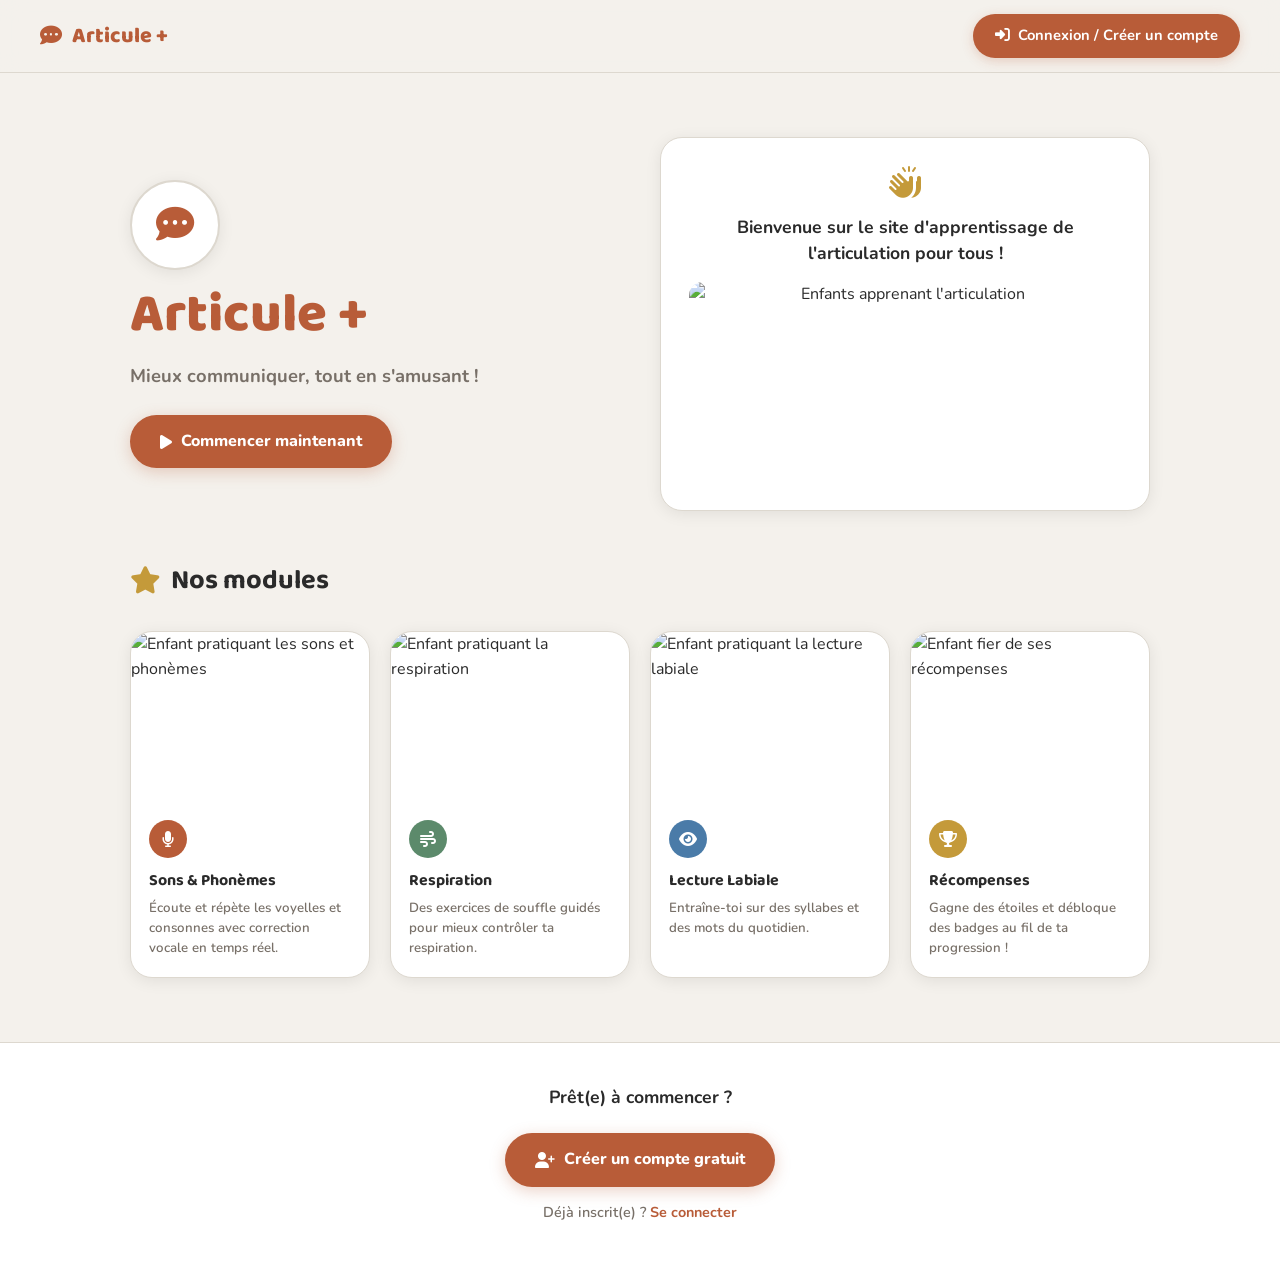
==== accueil.html @ 528f1333 "Ajout pages admin/accueil, corrections auth/labiale/sons et setup Supabase Co-Authored-By: Claude So" ====
<!DOCTYPE html>
<html lang="fr">
<head>
  <meta charset="UTF-8" />
  <meta name="viewport" content="width=device-width, initial-scale=1.0" />
  <title>Articule + – Bienvenue</title>
  <link href="https://fonts.googleapis.com/css2?family=Baloo+2:wght@700;800&family=Nunito:wght@400;600;700;800&display=swap" rel="stylesheet" />
  <link rel="stylesheet" href="https://cdnjs.cloudflare.com/ajax/libs/font-awesome/6.5.0/css/all.min.css" crossorigin="anonymous" />
  <link rel="stylesheet" href="css/main.css" />
  <link rel="stylesheet" href="css/accueil.css" />
</head>
<body class="accueil-body">

<!-- Bulles de fond -->
<div class="bg-bubbles" aria-hidden="true">
  <span></span><span></span><span></span><span></span>
  <span></span><span></span><span></span><span></span>
</div>

<!-- ============================================================
     NAVBAR
============================================================= -->
<nav class="accueil-nav">
  <div class="accueil-nav__brand">
    <i class="fa-solid fa-comment-dots" aria-hidden="true"></i>
    Articule +
  </div>
  <a href="login.html" class="accueil-nav__login" aria-label="Se connecter ou créer un compte">
    <i class="fa-solid fa-right-to-bracket" aria-hidden="true"></i>
    Connexion / Créer un compte
  </a>
</nav>

<!-- ============================================================
     HERO
============================================================= -->
<section class="accueil-hero">

  <!-- Gauche : logo + titre + slogan -->
  <div class="accueil-hero__left">
    <div class="accueil-logo-wrap">
      <i class="fa-solid fa-comment-dots accueil-logo-icon" aria-hidden="true"></i>
    </div>
    <h1 class="accueil-title">Articule +</h1>
    <p class="accueil-slogan">Mieux communiquer, tout en s'amusant !</p>
    <a href="login.html" class="btn-accueil-cta">
      <i class="fa-solid fa-play" aria-hidden="true"></i>
      Commencer maintenant
    </a>
  </div>

  <!-- Droite : message de bienvenue + image -->
  <div class="accueil-hero__right">
    <div class="accueil-welcome-card">
      <i class="fa-solid fa-hands-clapping accueil-welcome-icon" aria-hidden="true"></i>
      <p class="accueil-welcome-text">
        Bienvenue sur le site d'apprentissage de l'articulation pour tous !
      </p>
      <!-- Remplace ce placeholder par une vraie photo d'enfants -->
      <img
        src="https://placehold.co/400x200/B85C38/ffffff?text=Photo+enfants"
        alt="Enfants apprenant l'articulation"
        class="accueil-hero-img"
      />
    </div>
  </div>

</section>

<!-- ============================================================
     MODULES
============================================================= -->
<section class="accueil-modules">
  <h2 class="accueil-modules__title">
    <i class="fa-solid fa-star" aria-hidden="true"></i> Nos modules
  </h2>

  <div class="accueil-modules__grid">

    <!-- Sons & Phonèmes -->
    <div class="accueil-module-card">
      <!-- Remplace ce placeholder par une photo d'enfant -->
      <img
        src="https://placehold.co/360x170/B85C38/ffffff?text=Sons+%26+Phonèmes"
        alt="Enfant pratiquant les sons et phonèmes"
        class="accueil-module-img"
      />
      <div class="accueil-module-body">
        <div class="accueil-module-icon" style="background:var(--terra)">
          <i class="fa-solid fa-microphone" aria-hidden="true"></i>
        </div>
        <h3>Sons &amp; Phonèmes</h3>
        <p>Écoute et répète les voyelles et consonnes avec correction vocale en temps réel.</p>
      </div>
    </div>

    <!-- Respiration -->
    <div class="accueil-module-card">
      <img
        src="https://placehold.co/360x170/5C8A6B/ffffff?text=Respiration"
        alt="Enfant pratiquant la respiration"
        class="accueil-module-img"
      />
      <div class="accueil-module-body">
        <div class="accueil-module-icon" style="background:var(--sage)">
          <i class="fa-solid fa-wind" aria-hidden="true"></i>
        </div>
        <h3>Respiration</h3>
        <p>Des exercices de souffle guidés pour mieux contrôler ta respiration.</p>
      </div>
    </div>

    <!-- Lecture Labiale -->
    <div class="accueil-module-card">
      <img
        src="https://placehold.co/360x170/4A7BA8/ffffff?text=Lecture+Labiale"
        alt="Enfant pratiquant la lecture labiale"
        class="accueil-module-img"
      />
      <div class="accueil-module-body">
        <div class="accueil-module-icon" style="background:var(--slate)">
          <i class="fa-solid fa-eye" aria-hidden="true"></i>
        </div>
        <h3>Lecture Labiale</h3>
        <p>Entraîne-toi sur des syllabes et des mots du quotidien.</p>
      </div>
    </div>

    <!-- Récompenses -->
    <div class="accueil-module-card">
      <img
        src="https://placehold.co/360x170/C49A3A/ffffff?text=Récompenses"
        alt="Enfant fier de ses récompenses"
        class="accueil-module-img"
      />
      <div class="accueil-module-body">
        <div class="accueil-module-icon" style="background:var(--gold)">
          <i class="fa-solid fa-trophy" aria-hidden="true"></i>
        </div>
        <h3>Récompenses</h3>
        <p>Gagne des étoiles et débloque des badges au fil de ta progression !</p>
      </div>
    </div>

  </div>
</section>

<!-- ============================================================
     FOOTER
============================================================= -->
<footer class="accueil-footer">
  <p>Prêt(e) à commencer ?</p>
  <a href="login.html" class="btn-accueil-cta">
    <i class="fa-solid fa-user-plus" aria-hidden="true"></i>
    Créer un compte gratuit
  </a>
  <p class="accueil-footer__sub">
    Déjà inscrit(e) ? <a href="login.html">Se connecter</a>
  </p>
</footer>

<script src="https://cdn.jsdelivr.net/npm/@supabase/supabase-js@2/dist/umd/supabase.min.js"></script>
<script src="js/supabase.js"></script>
<script>
  window.addEventListener('load', async () => {
    if (localStorage.getItem('articule_active_user')) {
      window.location.href = 'index.html';
      return;
    }
    const { data: { session } } = await DB.auth.getSession();
    if (session) window.location.href = 'index.html';
  });
</script>

</body>
</html>
---- css/main.css ----
/* =============================================================
   MAIN.CSS — Variables, reset, layout, typographie
============================================================= */

/* ── VARIABLES ──────────────────────────────────────────── */
:root {
  /* Palette sobre */
  --bg:         #F4F1EC;
  --surface:    #FFFFFF;
  --surface-2:  #EDE9E1;
  --border:     #DDD8CF;
  --border-2:   #CCC8BF;

  /* Texte */
  --text:       #2A2A2A;
  --text-muted: #787068;
  --text-light: #AAA5A0;

  /* Accents discrets */
  --terra:    #B85C38;   /* terracotta */
  --sage:     #5C8A6B;   /* vert sauge */
  --slate:    #4A7BA8;   /* bleu ardoise */
  --plum:     #6B4E8A;   /* prune */
  --gold:     #C49A3A;   /* or vieilli */

  /* États */
  --success:  #4A8A5C;
  --success-bg: #EFF7F2;
  --error:    #A84A4A;
  --error-bg: #FAF0F0;
  --info:     #4A7BA8;
  --info-bg:  #EEF4FB;

  /* Ombres */
  --shadow-sm: 0 1px 4px rgba(0,0,0,0.06);
  --shadow:    0 3px 16px rgba(0,0,0,0.08);
  --shadow-lg: 0 6px 28px rgba(0,0,0,0.11);

  /* Géométrie */
  --radius:    14px;
  --radius-sm: 8px;
  --radius-lg: 22px;
  --radius-pill: 50px;

  /* Transitions */
  --transition: 0.22s ease;
}

/* ── RESET ──────────────────────────────────────────────── */
*, *::before, *::after {
  box-sizing: border-box;
  margin: 0;
  padding: 0;
}

html {
  scroll-behavior: smooth;
  font-size: 16px;
}

body {
  font-family: 'Nunito', system-ui, sans-serif;
  background: var(--bg);
  color: var(--text);
  min-height: 100vh;
  overflow-x: hidden;
  line-height: 1.6;
}

button, input, select, textarea {
  font-family: inherit;
  font-size: inherit;
}

button {
  cursor: pointer;
  border: none;
  background: none;
}

img, svg { display: block; max-width: 100%; }

ul, ol { list-style: none; }

/* ── LAYOUT ─────────────────────────────────────────────── */
.wrapper {
  position: relative;
  z-index: 1;
  max-width: 880px;
  margin: 0 auto;
  padding: 16px 20px 40px;
}

/* ── TYPOGRAPHIE ─────────────────────────────────────────── */
h1 { font-size: clamp(1.8rem, 4vw, 2.8rem); font-weight: 800; line-height: 1.15; }
h2 { font-size: 1.5rem; font-weight: 700; }
h3 { font-size: 1.2rem; font-weight: 700; }

.text-muted  { color: var(--text-muted); }
.text-light  { color: var(--text-light); }
.text-center { text-align: center; }

/* ── HEADER ─────────────────────────────────────────────── */
header {
  text-align: center;
  padding: 32px 20px 16px;
  animation: fadeDown 0.6s ease both;
}

.logo-wrap {
  width: 80px;
  height: 80px;
  margin: 0 auto 14px;
  background: var(--surface);
  border: 2px solid var(--border);
  border-radius: 50%;
  display: flex;
  align-items: center;
  justify-content: center;
  font-size: 2.2rem;
  box-shadow: var(--shadow);
  animation: subtleBounce 3s ease infinite;
}

header h1 {
  font-family: 'Baloo 2', cursive;
  color: var(--terra);
  letter-spacing: -0.5px;
}

header p {
  font-size: 1rem;
  color: var(--text-muted);
  font-weight: 600;
  margin-top: 6px;
}

/* ── BARRE DE PROGRESSION ────────────────────────────────── */
.progress-section {
  background: var(--surface);
  border-radius: var(--radius);
  padding: 16px 20px;
  margin: 16px 0;
  box-shadow: var(--shadow-sm);
  border: 1px solid var(--border);
  animation: fadeUp 0.6s 0.1s ease both;
}

.progress-header {
  display: flex;
  justify-content: space-between;
  align-items: center;
  margin-bottom: 10px;
  font-size: 0.9rem;
  font-weight: 700;
  color: var(--text-muted);
}

.progress-stars {
  display: flex;
  align-items: center;
  gap: 6px;
  color: var(--gold);
  font-weight: 800;
}

.progress-stars i { font-size: 0.9rem; }

.progress-bar-bg {
  background: var(--surface-2);
  border-radius: var(--radius-pill);
  height: 10px;
  overflow: hidden;
}

.progress-bar-fill {
  height: 100%;
  background: linear-gradient(90deg, var(--sage), var(--slate));
  border-radius: var(--radius-pill);
  transition: width 0.8s ease;
}

.progress-label {
  text-align: right;
  font-size: 0.8rem;
  color: var(--text-light);
  font-weight: 700;
  margin-top: 6px;
}

/* ── TABS ────────────────────────────────────────────────── */
.tabs {
  display: flex;
  gap: 8px;
  flex-wrap: wrap;
  justify-content: center;
  margin: 16px 0;
  animation: fadeUp 0.6s 0.15s ease both;
}

.tab-btn {
  padding: 9px 18px;
  border-radius: var(--radius-pill);
  font-size: 0.88rem;
  font-weight: 700;
  background: var(--surface);
  color: var(--text-muted);
  border: 1.5px solid var(--border);
  transition: all var(--transition);
  display: flex;
  align-items: center;
  gap: 7px;
  white-space: nowrap;
}

.tab-btn:hover {
  border-color: var(--terra);
  color: var(--terra);
  transform: translateY(-1px);
  box-shadow: var(--shadow-sm);
}

.tab-btn.active {
  background: var(--terra);
  color: white;
  border-color: var(--terra);
  box-shadow: 0 4px 14px rgba(184, 92, 56, 0.28);
}

.tab-btn[data-tab="respiration"].active { background: var(--slate); border-color: var(--slate); box-shadow: 0 4px 14px rgba(74,123,168,0.28); }
.tab-btn[data-tab="levres"].active      { background: var(--sage);  border-color: var(--sage);  box-shadow: 0 4px 14px rgba(92,138,107,0.28); }
.tab-btn[data-tab="jeu"].active         { background: var(--gold);  border-color: var(--gold);  box-shadow: 0 4px 14px rgba(196,154,58,0.28); }
.tab-btn[data-tab="recompenses"].active { background: var(--plum);  border-color: var(--plum);  box-shadow: 0 4px 14px rgba(107,78,138,0.28); }

/* ── ÉCRANS ──────────────────────────────────────────────── */
.screen { display: none; }
.screen.active {
  display: block;
  animation: fadeUp 0.4s ease both;
}

/* ── CARTE ───────────────────────────────────────────────── */
.card {
  background: var(--surface);
  border-radius: var(--radius-lg);
  padding: 24px;
  box-shadow: var(--shadow);
  border: 1px solid var(--border);
  margin-bottom: 16px;
}

.card-title {
  font-family: 'Baloo 2', cursive;
  font-size: 1.25rem;
  font-weight: 700;
  color: var(--text);
  margin-bottom: 4px;
  display: flex;
  align-items: center;
  gap: 8px;
}

.card-title i { color: var(--terra); font-size: 1rem; }

.card-subtitle {
  font-size: 0.88rem;
  color: var(--text-muted);
  margin-bottom: 18px;
  font-weight: 600;
}

/* ── BANNIÈRE MODULE ──────────────────────────────────────── */
.module-banner {
  border-radius: var(--radius);
  padding: 16px 20px;
  margin-bottom: 16px;
  display: flex;
  align-items: flex-start;
  gap: 14px;
  color: white;
}

.module-banner__icon {
  font-size: 1.6rem;
  flex-shrink: 0;
  margin-top: 2px;
}

.module-banner h3 {
  font-family: 'Baloo 2', cursive;
  font-size: 1.1rem;
  margin-bottom: 3px;
}

.module-banner p {
  font-size: 0.88rem;
  opacity: 0.9;
  font-weight: 600;
}

.module-banner--sons       { background: linear-gradient(135deg, #B85C38, #8B3A22); }
.module-banner--respiration{ background: linear-gradient(135deg, #4A7BA8, #2F5A80); }
.module-banner--levres     { background: linear-gradient(135deg, #5C8A6B, #3A6A4A); }
.module-banner--quiz       { background: linear-gradient(135deg, #C49A3A, #9A7420); }
.module-banner--recompenses{ background: linear-gradient(135deg, #6B4E8A, #4A2E6A); }

/* ── BANDEROLE CLÉ API ───────────────────────────────────── */
#apiKeyBanner {
  background: #FFF8EC;
  border: 1px solid var(--gold);
  border-radius: var(--radius);
  padding: 12px 18px;
  margin-bottom: 16px;
  align-items: center;
  gap: 12px;
  font-size: 0.88rem;
  font-weight: 600;
  color: #8A6A10;
}

#apiKeyBanner[style*="flex"] { display: flex; }

.banner-link-btn {
  background: none;
  border: none;
  color: var(--terra);
  font-weight: 700;
  font-size: 0.88rem;
  cursor: pointer;
  text-decoration: underline;
  padding: 0;
  margin-left: 4px;
}

.banner-link-btn:hover { color: #A04E2E; }

/* ── CHAMP SAISIE CLÉ API ────────────────────────────────── */
.api-key-input {
  width: 100%;
  box-sizing: border-box;
  padding: 10px 14px;
  border: 1.5px solid var(--border);
  border-radius: var(--radius-sm);
  font-family: monospace;
  font-size: 0.82rem;
  color: var(--text);
  background: var(--surface-2);
  margin: 12px 0 4px;
  outline: none;
  transition: border-color var(--transition);
}

.api-key-input:focus {
  border-color: var(--slate);
  background: var(--surface);
}

/* ── BANDEROLE NAVIGATEUR ────────────────────────────────── */
#browserBanner {
  display: none;
  background: var(--info-bg);
  border: 1px solid var(--info);
  border-radius: var(--radius);
  padding: 12px 18px;
  margin-bottom: 16px;
  align-items: center;
  gap: 12px;
  font-size: 0.88rem;
  font-weight: 600;
  color: var(--info);
}

/* ── BULLES DE FOND ──────────────────────────────────────── */
.bg-bubbles {
  position: fixed;
  inset: 0;
  pointer-events: none;
  z-index: 0;
  overflow: hidden;
}

.bg-bubbles span {
  position: absolute;
  bottom: -80px;
  border-radius: 50%;
  opacity: 0;
}

/* Tailles et positions */
.bg-bubbles span:nth-child(1)  { left: 5%;  width: 24px; height: 24px; background: rgba(184, 92, 56,  0.45); }
.bg-bubbles span:nth-child(2)  { left: 18%; width: 36px; height: 36px; background: rgba(74,  123,168, 0.40); }
.bg-bubbles span:nth-child(3)  { left: 33%; width: 20px; height: 20px; background: rgba(92,  138,107, 0.50); }
.bg-bubbles span:nth-child(4)  { left: 50%; width: 44px; height: 44px; background: rgba(107, 78, 138, 0.35); }
.bg-bubbles span:nth-child(5)  { left: 62%; width: 28px; height: 28px; background: rgba(196, 154,58,  0.45); }
.bg-bubbles span:nth-child(6)  { left: 76%; width: 34px; height: 34px; background: rgba(184, 92, 56,  0.38); }
.bg-bubbles span:nth-child(7)  { left: 88%; width: 18px; height: 18px; background: rgba(92,  138,107, 0.48); }
.bg-bubbles span:nth-child(8)  { left: 42%; width: 38px; height: 38px; background: rgba(74,  123,168, 0.38); }

.bg-bubbles span.bubble-rise {
  animation: rise 2.2s ease-out forwards;
}

/* ── ECRAN DE CONNEXION ──────────────────────────────────── */
.login-overlay {
  position: fixed;
  inset: 0;
  background: rgba(244, 241, 236, 0.85);
  backdrop-filter: blur(12px);
  -webkit-backdrop-filter: blur(12px);
  z-index: 1000;
  display: flex;
  align-items: center;
  justify-content: center;
  padding: 20px;
  animation: fadeIn 0.5s ease;
}

.login-card {
  background: var(--surface);
  border-radius: var(--radius-lg);
  padding: 40px 30px;
  max-width: 420px;
  width: 100%;
  text-align: center;
  box-shadow: 0 10px 40px rgba(0, 0, 0, 0.08);
  border: 1px solid rgba(255, 255, 255, 0.5);
  animation: popIn 0.6s cubic-bezier(0.34, 1.56, 0.64, 1) both;
  position: relative;
  overflow: hidden;
}

.login-card::before {
  content: '';
  position: absolute;
  top: 0; left: 0; right: 0;
  height: 6px;
  background: linear-gradient(90deg, var(--terra), var(--gold), var(--sage));
}

.login-logo {
  width: 80px;
  height: 80px;
  margin: 0 auto 20px;
  background: var(--surface-2);
  border-radius: 50%;
  display: flex;
  align-items: center;
  justify-content: center;
  font-size: 2.5rem;
  color: var(--terra);
  box-shadow: var(--shadow-sm);
}

.login-card h2 {
  font-family: 'Baloo 2', cursive;
  font-size: 1.8rem;
  color: var(--text);
  margin-bottom: 8px;
}

.login-card p {
  color: var(--text-muted);
  font-weight: 600;
  margin-bottom: 24px;
}

.login-form input {
  width: 100%;
  padding: 14px 20px;
  border-radius: var(--radius-pill);
  border: 2px solid var(--border);
  background: var(--bg);
  font-size: 1.1rem;
  font-weight: 700;
  color: var(--text);
  text-align: center;
  margin-bottom: 20px;
  outline: none;
  transition: all var(--transition);
}

.login-form input:focus {
  border-color: var(--sage);
  background: var(--surface);
  box-shadow: 0 0 0 4px rgba(92, 138, 107, 0.15);
}

.login-form input::placeholder {
  color: var(--text-light);
  font-weight: 600;
}

.login-form button {
  width: 100%;
  justify-content: center;
  padding: 14px;
  font-size: 1.1rem;
}

.app-enter {
  animation: fadeUp 0.6s ease both;
}

/* ── RESPONSIVE ──────────────────────────────────────────── */

/* Tablette / grand téléphone */
@media (max-width: 600px) {
  .wrapper    { padding: 10px 12px 28px; }
  .card       { padding: 16px; }
  h1          { font-size: 1.6rem; }

  /* Tabs : défilement horizontal plutôt que retour à la ligne */
  .tabs {
    flex-wrap: nowrap;
    overflow-x: auto;
    -webkit-overflow-scrolling: touch;
    scrollbar-width: none;
    gap: 6px;
    padding-bottom: 4px;
    justify-content: flex-start;
  }
  .tabs::-webkit-scrollbar { display: none; }
  .tab-btn { padding: 8px 12px; font-size: 0.82rem; flex-shrink: 0; }

  /* Header */
  header { padding: 20px 16px 12px; }
  .logo-wrap { width: 66px; height: 66px; font-size: 1.8rem; margin-bottom: 10px; }

  /* User pill */
  .user-pill { font-size: 0.78rem; padding: 5px 10px; gap: 6px; top: 10px; right: 0; }
  .user-pill__logout { padding: 4px 6px; font-size: 0.78rem; }

  /* Toast : évite le débordement */
  .toast { white-space: normal; max-width: 88vw; text-align: center; font-size: 0.85rem; }
}

/* Téléphone portrait */
@media (max-width: 480px) {
  .wrapper { padding: 8px 10px 24px; }
  .card    { padding: 14px; border-radius: var(--radius); }

  /* Header */
  header { padding: 16px 10px 10px; }
  .logo-wrap { width: 56px; height: 56px; font-size: 1.6rem; margin-bottom: 8px; }

  /* Tabs : réduire encore le padding */
  .tab-btn { padding: 7px 10px; font-size: 0.78rem; gap: 5px; }
  .tab-btn i { font-size: 0.82rem; }

  /* Progress */
  .progress-section { padding: 12px 14px; }

  /* Bannière navigateur */
  #browserBanner { font-size: 0.82rem; padding: 10px 14px; }

  /* Transcript zone — texte plus petit */
  .transcript-zone__text  { font-size: 2rem; }
  .transcript-zone        { min-height: 74px; padding: 10px 12px; }
  .labiale-recording-zone__target strong { font-size: 1.3rem; }
}
---- css/accueil.css ----
/* =============================================================
   ACCUEIL.CSS — Page d'accueil publique
============================================================= */

/* ── BODY ────────────────────────────────────────────────── */
.accueil-body {
  background: var(--bg);
  min-height: 100vh;
}

/* ── NAVBAR ──────────────────────────────────────────────── */
.accueil-nav {
  position: sticky;
  top: 0;
  z-index: 100;
  display: flex;
  align-items: center;
  justify-content: space-between;
  padding: 14px 40px;
  background: rgba(244, 241, 236, 0.92);
  backdrop-filter: blur(12px);
  border-bottom: 1px solid var(--border);
}

.accueil-nav__brand {
  display: flex;
  align-items: center;
  gap: 10px;
  font-family: 'Baloo 2', cursive;
  font-size: 1.35rem;
  font-weight: 800;
  color: var(--terra);
}

.accueil-nav__login {
  display: inline-flex;
  align-items: center;
  gap: 8px;
  padding: 10px 22px;
  background: var(--terra);
  color: white;
  border-radius: var(--radius-pill);
  font-weight: 700;
  font-size: 0.92rem;
  text-decoration: none;
  transition: all var(--transition);
  box-shadow: 0 3px 12px rgba(184,92,56,0.25);
}

.accueil-nav__login:hover {
  background: #a34e2e;
  transform: translateY(-1px);
  box-shadow: 0 5px 18px rgba(184,92,56,0.35);
}

/* ── HERO ─────────────────────────────────────────────────── */
.accueil-hero {
  display: grid;
  grid-template-columns: 1fr 1fr;
  gap: 40px;
  align-items: center;
  max-width: 1100px;
  margin: 0 auto;
  padding: 64px 40px 48px;
}

/* Gauche : logo + titre + slogan */
.accueil-hero__left {
  display: flex;
  flex-direction: column;
  align-items: flex-start;
  gap: 16px;
}

.accueil-logo-wrap {
  width: 90px;
  height: 90px;
  background: var(--surface);
  border: 2px solid var(--border);
  border-radius: 50%;
  display: flex;
  align-items: center;
  justify-content: center;
  box-shadow: var(--shadow);
}

.accueil-logo-icon {
  font-size: 2.4rem;
  color: var(--terra);
}

.accueil-title {
  font-family: 'Baloo 2', cursive;
  font-size: clamp(2.4rem, 5vw, 3.4rem);
  color: var(--terra);
  line-height: 1.1;
  margin: 0;
}

.accueil-slogan {
  font-size: 1.15rem;
  font-weight: 700;
  color: var(--text-muted);
  margin: 0;
}

.btn-accueil-cta {
  display: inline-flex;
  align-items: center;
  gap: 9px;
  padding: 14px 30px;
  background: var(--terra);
  color: white;
  border-radius: var(--radius-pill);
  font-weight: 800;
  font-size: 1rem;
  text-decoration: none;
  margin-top: 8px;
  transition: all var(--transition);
  box-shadow: 0 4px 16px rgba(184,92,56,0.28);
}

.btn-accueil-cta:hover {
  background: #a34e2e;
  transform: translateY(-2px);
  box-shadow: 0 7px 22px rgba(184,92,56,0.38);
}

/* Droite : message de bienvenue + image */
.accueil-hero__right {
  display: flex;
  flex-direction: column;
  gap: 20px;
}

.accueil-welcome-card {
  background: var(--surface);
  border-radius: var(--radius-lg);
  border: 1px solid var(--border);
  box-shadow: var(--shadow);
  padding: 28px;
  display: flex;
  flex-direction: column;
  align-items: center;
  gap: 16px;
  text-align: center;
}

.accueil-welcome-icon {
  font-size: 2rem;
  color: var(--gold);
}

.accueil-welcome-text {
  font-size: 1.1rem;
  font-weight: 700;
  color: var(--text);
  line-height: 1.5;
}

.accueil-hero-img {
  width: 100%;
  border-radius: var(--radius);
  object-fit: cover;
  height: 200px;
}

/* ── MODULES ─────────────────────────────────────────────── */
.accueil-modules {
  max-width: 1100px;
  margin: 0 auto;
  padding: 0 40px 64px;
}

.accueil-modules__title {
  font-family: 'Baloo 2', cursive;
  font-size: 1.7rem;
  color: var(--text);
  margin-bottom: 28px;
  display: flex;
  align-items: center;
  gap: 10px;
}

.accueil-modules__title i {
  color: var(--gold);
}

.accueil-modules__grid {
  display: grid;
  grid-template-columns: repeat(4, 1fr);
  gap: 20px;
}

.accueil-module-card {
  background: var(--surface);
  border-radius: var(--radius-lg);
  border: 1px solid var(--border);
  box-shadow: var(--shadow);
  overflow: hidden;
  transition: transform var(--transition), box-shadow var(--transition);
}

.accueil-module-card:hover {
  transform: translateY(-4px);
  box-shadow: var(--shadow-lg);
}

.accueil-module-img {
  width: 100%;
  height: 170px;
  object-fit: cover;
  display: block;
}

.accueil-module-body {
  padding: 18px;
}

.accueil-module-icon {
  width: 38px;
  height: 38px;
  border-radius: 50%;
  display: flex;
  align-items: center;
  justify-content: center;
  color: white;
  font-size: 1rem;
  margin-bottom: 10px;
}

.accueil-module-body h3 {
  font-family: 'Baloo 2', cursive;
  font-size: 1rem;
  margin-bottom: 6px;
  color: var(--text);
}

.accueil-module-body p {
  font-size: 0.83rem;
  color: var(--text-muted);
  font-weight: 600;
  line-height: 1.5;
}

/* ── FOOTER ──────────────────────────────────────────────── */
.accueil-footer {
  background: var(--surface);
  border-top: 1px solid var(--border);
  padding: 40px 40px;
  text-align: center;
  display: flex;
  flex-direction: column;
  align-items: center;
  gap: 14px;
}

.accueil-footer p {
  font-size: 1.1rem;
  font-weight: 700;
  color: var(--text);
}

.accueil-footer__sub {
  font-size: 0.9rem !important;
  color: var(--text-muted) !important;
  font-weight: 600 !important;
}

.accueil-footer__sub a {
  color: var(--terra);
  font-weight: 700;
  text-decoration: none;
}

.accueil-footer__sub a:hover {
  text-decoration: underline;
}

/* ── RESPONSIVE ──────────────────────────────────────────── */
@media (max-width: 900px) {
  .accueil-modules__grid {
    grid-template-columns: repeat(2, 1fr);
  }
}

@media (max-width: 700px) {
  .accueil-nav { padding: 12px 20px; }
  .accueil-nav__login { padding: 8px 16px; font-size: 0.84rem; }

  .accueil-hero {
    grid-template-columns: 1fr;
    padding: 36px 20px 32px;
    gap: 28px;
  }

  .accueil-hero__left { align-items: center; text-align: center; }

  .accueil-modules { padding: 0 20px 40px; }
  .accueil-modules__grid { grid-template-columns: 1fr 1fr; gap: 14px; }

  .accueil-footer { padding: 32px 20px; }
}

@media (max-width: 480px) {
  .accueil-modules__grid { grid-template-columns: 1fr; }
}
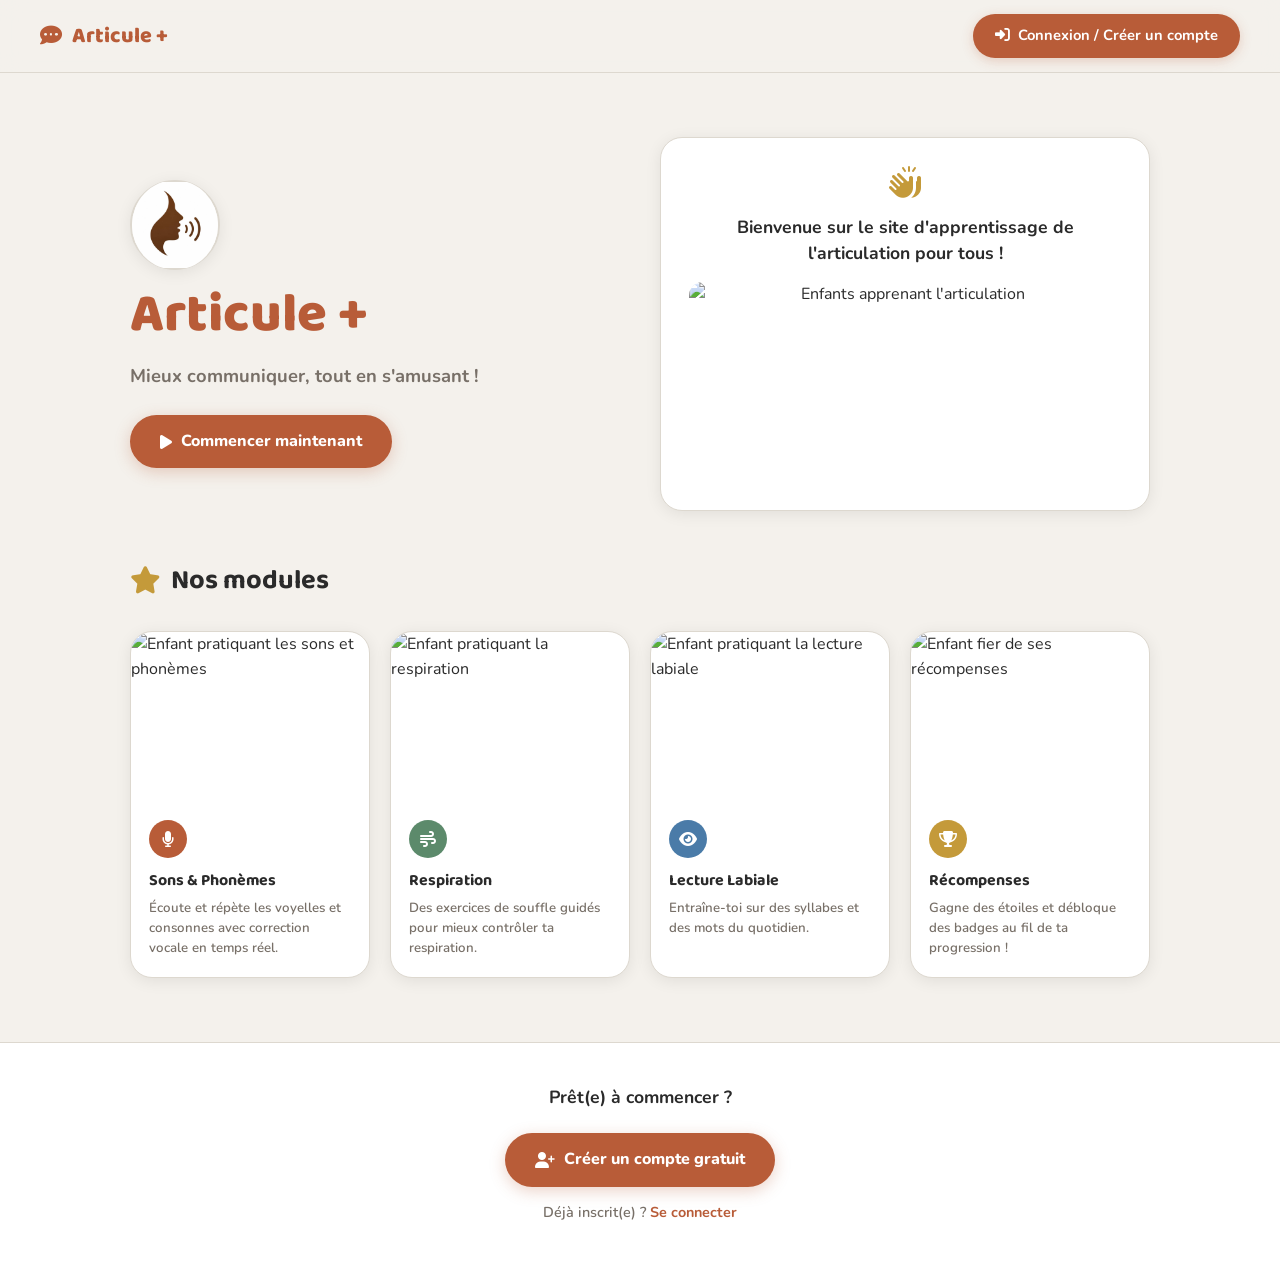
==== commit f7351fe8: "Remplace l'icone logo par l'image massing image.jpeg sur les 3 pages Co-Authored-By: Claude Sonnet 4" ====
--- a/accueil.html
+++ b/accueil.html
@@ -39,7 +39,7 @@
   <!-- Gauche : logo + titre + slogan -->
   <div class="accueil-hero__left">
     <div class="accueil-logo-wrap">
-      <i class="fa-solid fa-comment-dots accueil-logo-icon" aria-hidden="true"></i>
+      <img src="massing image.jpeg" alt="Logo Articule+" class="accueil-logo-icon" style="width:90px;height:90px;object-fit:contain;border-radius:50%;">
     </div>
     <h1 class="accueil-title">Articule +</h1>
     <p class="accueil-slogan">Mieux communiquer, tout en s'amusant !</p>
--- a/css/main.css
+++ b/css/main.css
@@ -65,6 +65,16 @@
   min-height: 100vh;
   overflow-x: hidden;
   line-height: 1.6;
+}
+
+.app-body {
+  background-image:
+    linear-gradient(rgba(244, 241, 236, 0.60), rgba(244, 241, 236, 0.60)),
+    url("../fond a l'interieur du projet.jpeg");
+  background-size: cover;
+  background-position: center;
+  background-attachment: fixed;
+  background-repeat: no-repeat;
 }
 
 button, input, select, textarea {
